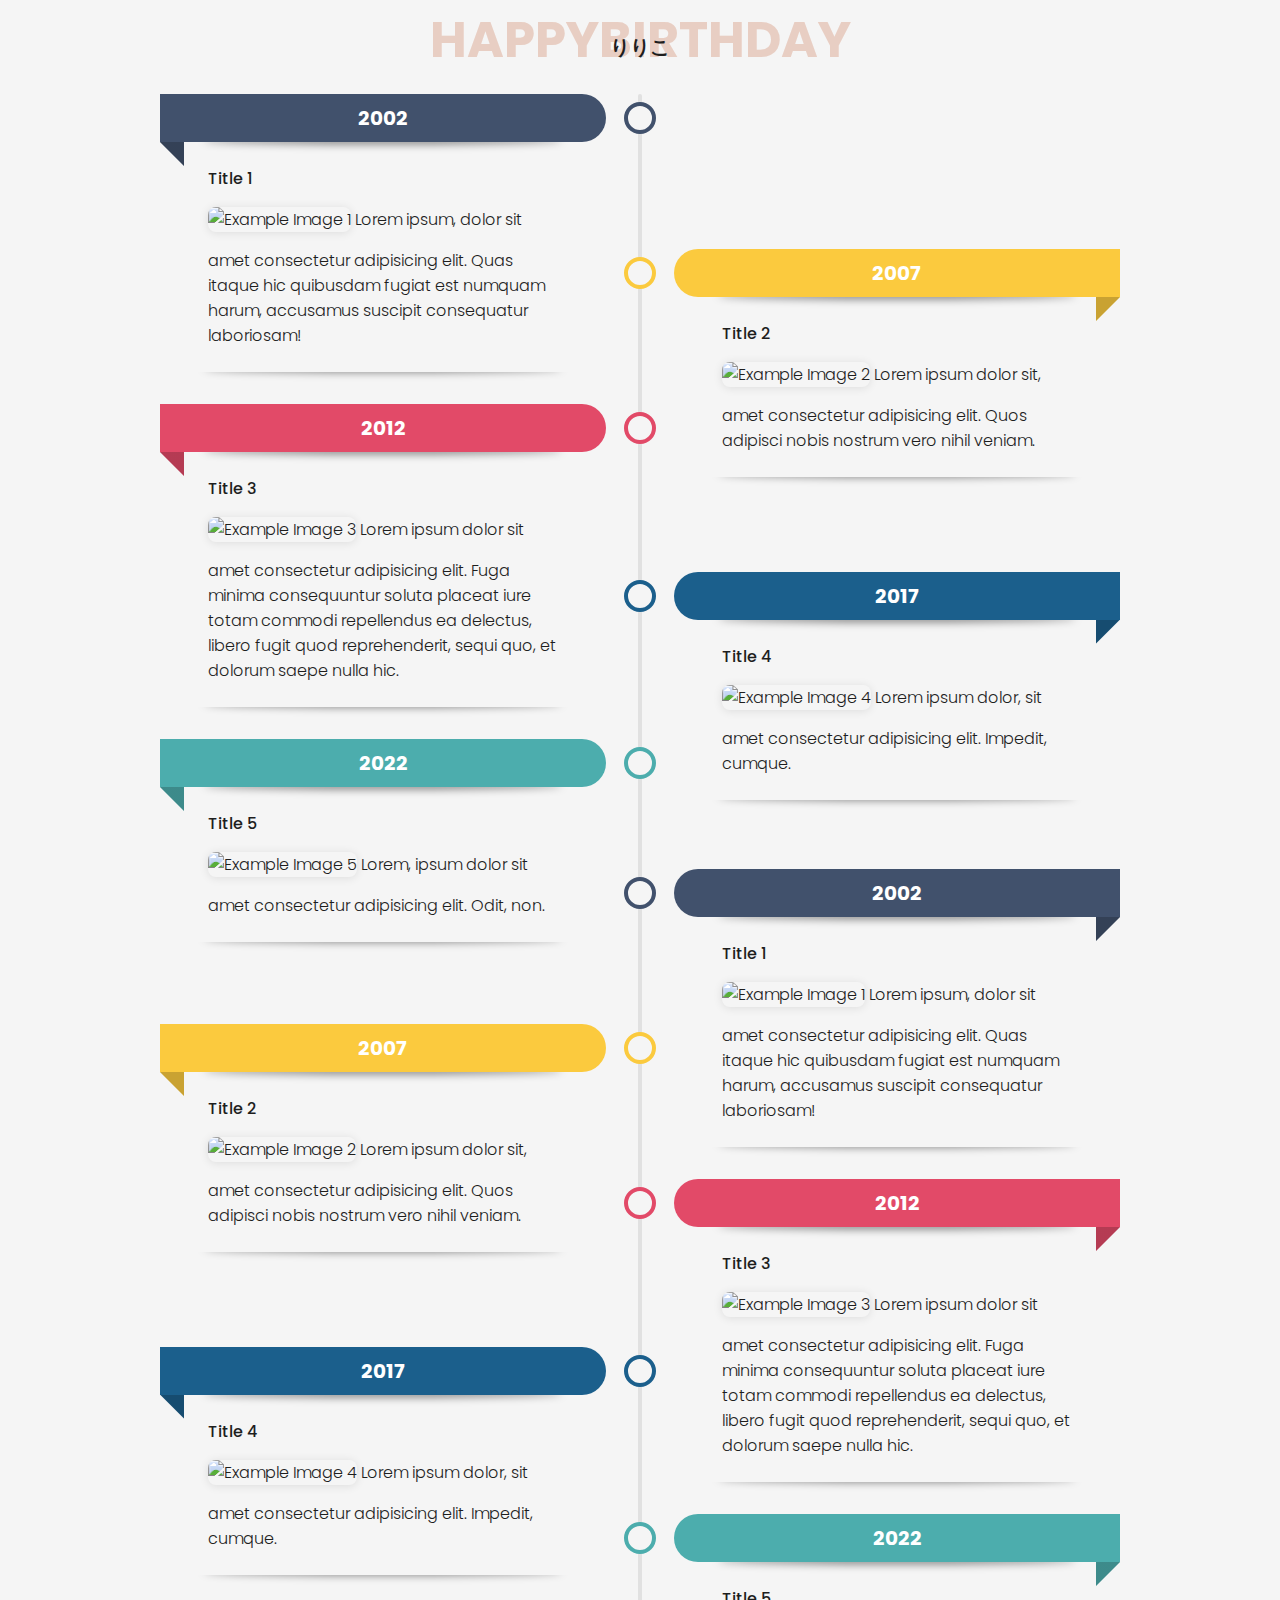
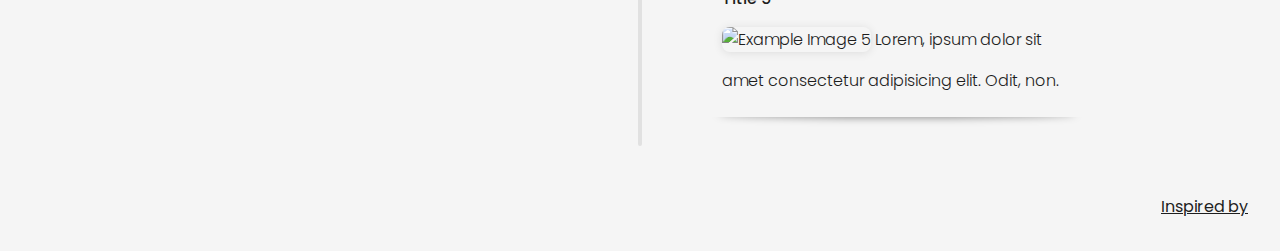
==== index.html @ d37a1e5d "new" ====
<!DOCTYPE html>
<html lang="en">
<head>
    <meta charset="UTF-8">
    <meta name="viewport" content="width=device-width, initial-scale=1.0">
    <title>UL Timeline Cards with Images</title>
    <link rel="stylesheet" href="style.css">
</head>

<body>
    <h2><span>りりこ</span></h2>
    <ul>
        <li style="--accent-color:#41516C">
            <div class="date">2002</div>
            <div class="title">Title 1</div>
            <div class="descr">
                <img src="https://th.bing.com/th/id/OIP.VREKbTRHBoJ1uRQsCSX6CwHaKX?rs=1&pid=ImgDetMain" alt="Example Image 1">
                Lorem ipsum, dolor sit amet consectetur adipisicing elit. Quas itaque hic quibusdam fugiat est numquam harum, accusamus suscipit consequatur laboriosam!
            </div>
        </li>
        <li style="--accent-color:#FBCA3E">
            <div class="date">2007</div>
            <div class="title">Title 2</div>
            <div class="descr">
                <img src="https://th.bing.com/th/id/OIP.VREKbTRHBoJ1uRQsCSX6CwHaKX?rs=1&pid=ImgDetMain" alt="Example Image 2">
                Lorem ipsum dolor sit, amet consectetur adipisicing elit. Quos adipisci nobis nostrum vero nihil veniam.
            </div>
        </li>
        <li style="--accent-color:#E24A68">
            <div class="date">2012</div>
            <div class="title">Title 3</div>
            <div class="descr">
                <img src="https://th.bing.com/th/id/OIP.VREKbTRHBoJ1uRQsCSX6CwHaKX?rs=1&pid=ImgDetMain" alt="Example Image 3">
                Lorem ipsum dolor sit amet consectetur adipisicing elit. Fuga minima consequuntur soluta placeat iure totam commodi repellendus ea delectus, libero fugit quod reprehenderit, sequi quo, et dolorum saepe nulla hic.
            </div>
        </li>
        <li style="--accent-color:#1B5F8C">
            <div class="date">2017</div>
            <div class="title">Title 4</div>
            <div class="descr">
                <img src="https://th.bing.com/th/id/OIP.VREKbTRHBoJ1uRQsCSX6CwHaKX?rs=1&pid=ImgDetMain" alt="Example Image 4">
                Lorem ipsum dolor, sit amet consectetur adipisicing elit. Impedit, cumque.
            </div>
        </li>
        <li style="--accent-color:#4CADAD">
            <div class="date">2022</div>
            <div class="title">Title 5</div>
            <div class="descr">
                <img src="https://th.bing.com/th/id/OIP.VREKbTRHBoJ1uRQsCSX6CwHaKX?rs=1&pid=ImgDetMain" alt="Example Image 5">
                Lorem, ipsum dolor sit amet consectetur adipisicing elit. Odit, non.
            </div>
        </li>
        <li style="--accent-color:#41516C">
            <div class="date">2002</div>
            <div class="title">Title 1</div>
            <div class="descr">
                <img src="https://th.bing.com/th/id/OIP.VREKbTRHBoJ1uRQsCSX6CwHaKX?rs=1&pid=ImgDetMain" alt="Example Image 1">
                Lorem ipsum, dolor sit amet consectetur adipisicing elit. Quas itaque hic quibusdam fugiat est numquam harum, accusamus suscipit consequatur laboriosam!
            </div>
        </li>
        <li style="--accent-color:#FBCA3E">
            <div class="date">2007</div>
            <div class="title">Title 2</div>
            <div class="descr">
                <img src="https://th.bing.com/th/id/OIP.VREKbTRHBoJ1uRQsCSX6CwHaKX?rs=1&pid=ImgDetMain" alt="Example Image 2">
                Lorem ipsum dolor sit, amet consectetur adipisicing elit. Quos adipisci nobis nostrum vero nihil veniam.
            </div>
        </li>
        <li style="--accent-color:#E24A68">
            <div class="date">2012</div>
            <div class="title">Title 3</div>
            <div class="descr">
                <img src="https://th.bing.com/th/id/OIP.VREKbTRHBoJ1uRQsCSX6CwHaKX?rs=1&pid=ImgDetMain" alt="Example Image 3">
                Lorem ipsum dolor sit amet consectetur adipisicing elit. Fuga minima consequuntur soluta placeat iure totam commodi repellendus ea delectus, libero fugit quod reprehenderit, sequi quo, et dolorum saepe nulla hic.
            </div>
        </li>
        <li style="--accent-color:#1B5F8C">
            <div class="date">2017</div>
            <div class="title">Title 4</div>
            <div class="descr">
                <img src="https://th.bing.com/th/id/OIP.VREKbTRHBoJ1uRQsCSX6CwHaKX?rs=1&pid=ImgDetMain" alt="Example Image 4">
                Lorem ipsum dolor, sit amet consectetur adipisicing elit. Impedit, cumque.
            </div>
        </li>
        <li style="--accent-color:#4CADAD">
            <div class="date">2022</div>
            <div class="title">Title 5</div>
            <div class="descr">
                <img src="https://th.bing.com/th/id/OIP.VREKbTRHBoJ1uRQsCSX6CwHaKX?rs=1&pid=ImgDetMain" alt="Example Image 5">
                Lorem, ipsum dolor sit amet consectetur adipisicing elit. Odit, non.
            </div>
        </li>
    </ul>
    <div class="credits">
        <a target="_blank" href="https://www.freepik.com/free-vector/infographic-template-with-yearly-info_1252895.htm">Inspired by</a>
    </div>
</body>
</html>
---- style.css ----
@import url("https://fonts.googleapis.com/css2?family=Poppins:wght@300;500;700&display=swap");
h2 {
  position: relative;
  margin-bottom: 0.2Arem;
  font-weight: bold;/*太字*/
  font-size: 20px;/*フォントサイズ*/
  text-align: center;
}

h2::before {
  position: absolute;
  top: -30px;/*文字上からの位置*/
  left: 50%;/*文字左からの位置*/
  transform: translateX(-50%);
  color: #e8cec3;/*フォントカラー*/
  font-size: 50px;/*背景フォントサイズ*/
  text-transform: uppercase;
  content: 'HAPPYBIRTHDAY';/*背景文字（★ご自由に変更ください）*/
  z-index: -1;
}
*,
*::before,
*::after {
  margin: 0;
  padding: 0;
  box-sizing: border-box;
}

body {
  --color: rgba(30, 30, 30);
  --bgColor: rgba(245, 245, 245);
  min-height: 100vh;
  display: grid;
  align-content: center;
  gap: 2rem;
  padding: 2rem;
  font-family: "Poppins", sans-serif;
  color: var(--color);
  background: var(--bgColor);
}

h1 {
  text-align: center;
}

ul {
  --col-gap: 2rem;
  --row-gap: 2rem;
  --line-w: 0.25rem;
  display: grid;
  grid-template-columns: var(--line-w) 1fr;
  grid-auto-columns: max-content;
  column-gap: var(--col-gap);
  list-style: none;
  width: min(60rem, 90%);
  margin-inline: auto;
}

/* line */
ul::before {
  content: "";
  grid-column: 1;
  grid-row: 1 / span 20;
  background: rgb(225, 225, 225);
  border-radius: calc(var(--line-w) / 2);
}

/* columns*/

/* row gaps */
ul li:not(:last-child) {
  margin-bottom: var(--row-gap);
}

/* card */
ul li {
  grid-column: 2;
  --inlineP: 1.5rem;
  margin-inline: var(--inlineP);
  grid-row: span 2;
  display: grid;
  grid-template-rows: min-content min-content min-content;
}

/* date */
ul li .date {
  --dateH: 3rem;
  height: var(--dateH);
  margin-inline: calc(var(--inlineP) * -1);

  text-align: center;
  background-color: var(--accent-color);

  color: white;
  font-size: 1.25rem;
  font-weight: 700;

  display: grid;
  place-content: center;
  position: relative;

  border-radius: calc(var(--dateH) / 2) 0 0 calc(var(--dateH) / 2);
}

/* date flap */
ul li .date::before {
  content: "";
  width: var(--inlineP);
  aspect-ratio: 1;
  background: var(--accent-color);
  background-image: linear-gradient(rgba(0, 0, 0, 0.2) 100%, transparent);
  position: absolute;
  top: 100%;

  clip-path: polygon(0 0, 100% 0, 0 100%);
  right: 0;
}

/* circle */
ul li .date::after {
  content: "";
  position: absolute;
  width: 2rem;
  aspect-ratio: 1;
  background: var(--bgColor);
  border: 0.3rem solid var(--accent-color);
  border-radius: 50%;
  top: 50%;

  transform: translate(50%, -50%);
  right: calc(100% + var(--col-gap) + var(--line-w) / 2);
}

/* title descr */
ul li .title,
ul li .descr {
  background: var(--bgColor);
  position: relative;
  padding-inline: 1.5rem;
}
ul li .title {
  overflow: hidden;
  padding-block-start: 1.5rem;
  padding-block-end: 1rem;
  font-weight: 500;
}
ul li .descr {
  padding-block-end: 1.5rem;
  font-weight: 300;
}

/* shadows */
ul li .title::before,
ul li .descr::before {
  content: "";
  position: absolute;
  width: 90%;
  height: 0.5rem;
  background: rgba(0, 0, 0, 0.5);
  left: 50%;
  border-radius: 50%;
  filter: blur(4px);
  transform: translate(-50%, 50%);
}
ul li .title::before {
  bottom: calc(100% + 0.125rem);
}

ul li .descr::before {
  z-index: -1;
  bottom: 0.25rem;
}

@media (min-width: 40rem) {
  ul {
    grid-template-columns: 1fr var(--line-w) 1fr;
  }
  ul::before {
    grid-column: 2;
  }
  ul li:nth-child(odd) {
    grid-column: 1;
  }
  ul li:nth-child(even) {
    grid-column: 3;
  }

  /* start second card */
  ul li:nth-child(2) {
    grid-row: 2/4;
  }

  ul li:nth-child(odd) .date::before {
    clip-path: polygon(0 0, 100% 0, 100% 100%);
    left: 0;
  }

  ul li:nth-child(odd) .date::after {
    transform: translate(-50%, -50%);
    left: calc(100% + var(--col-gap) + var(--line-w) / 2);
  }
  ul li:nth-child(odd) .date {
    border-radius: 0 calc(var(--dateH) / 2) calc(var(--dateH) / 2) 0;
  }
}

.credits {
  margin-top: 1rem;
  text-align: right;
}
.credits a {
  color: var(--color);
}

ul li .descr img {
  width: 100%; /* 画像がコンテナ全体に収まるように */
  height: auto; /* アスペクト比を維持 */
  margin-bottom: 1rem; /* テキストとの間に少し余白を追加 */
  border-radius: 0.5rem; /* 角を少し丸くする */
  box-shadow: 0px 1px 10px rgba(0, 0, 0, 0.1); /* 軽いシャドウを追加 */
}

@media (min-width: 40rem) {
  ul {
    grid-template-columns: 1fr var(--line-w) 1fr;
  }
  ul::before {
    grid-column: 2;
  }
  ul li:nth-child(odd) {
    grid-column: 1;
  }
  ul li:nth-child(even) {
    grid-column: 3;
  }

  ul li:nth-child(2) {
    grid-row: 2/4;
  }

  ul li:nth-child(odd) .date::before {
    clip-path: polygon(0 0, 100% 0, 100% 100%);
    left: 0;
  }

  ul li:nth-child(odd) .date::after {
    transform: translate(-50%, -50%);
    left: calc(100% + var(--col-gap) + var(--line-w) / 2);
  }
  ul li:nth-child(odd) .date {
    border-radius: 0 calc(var(--dateH) / 2) calc(var(--dateH) / 2) 0;
  }
}
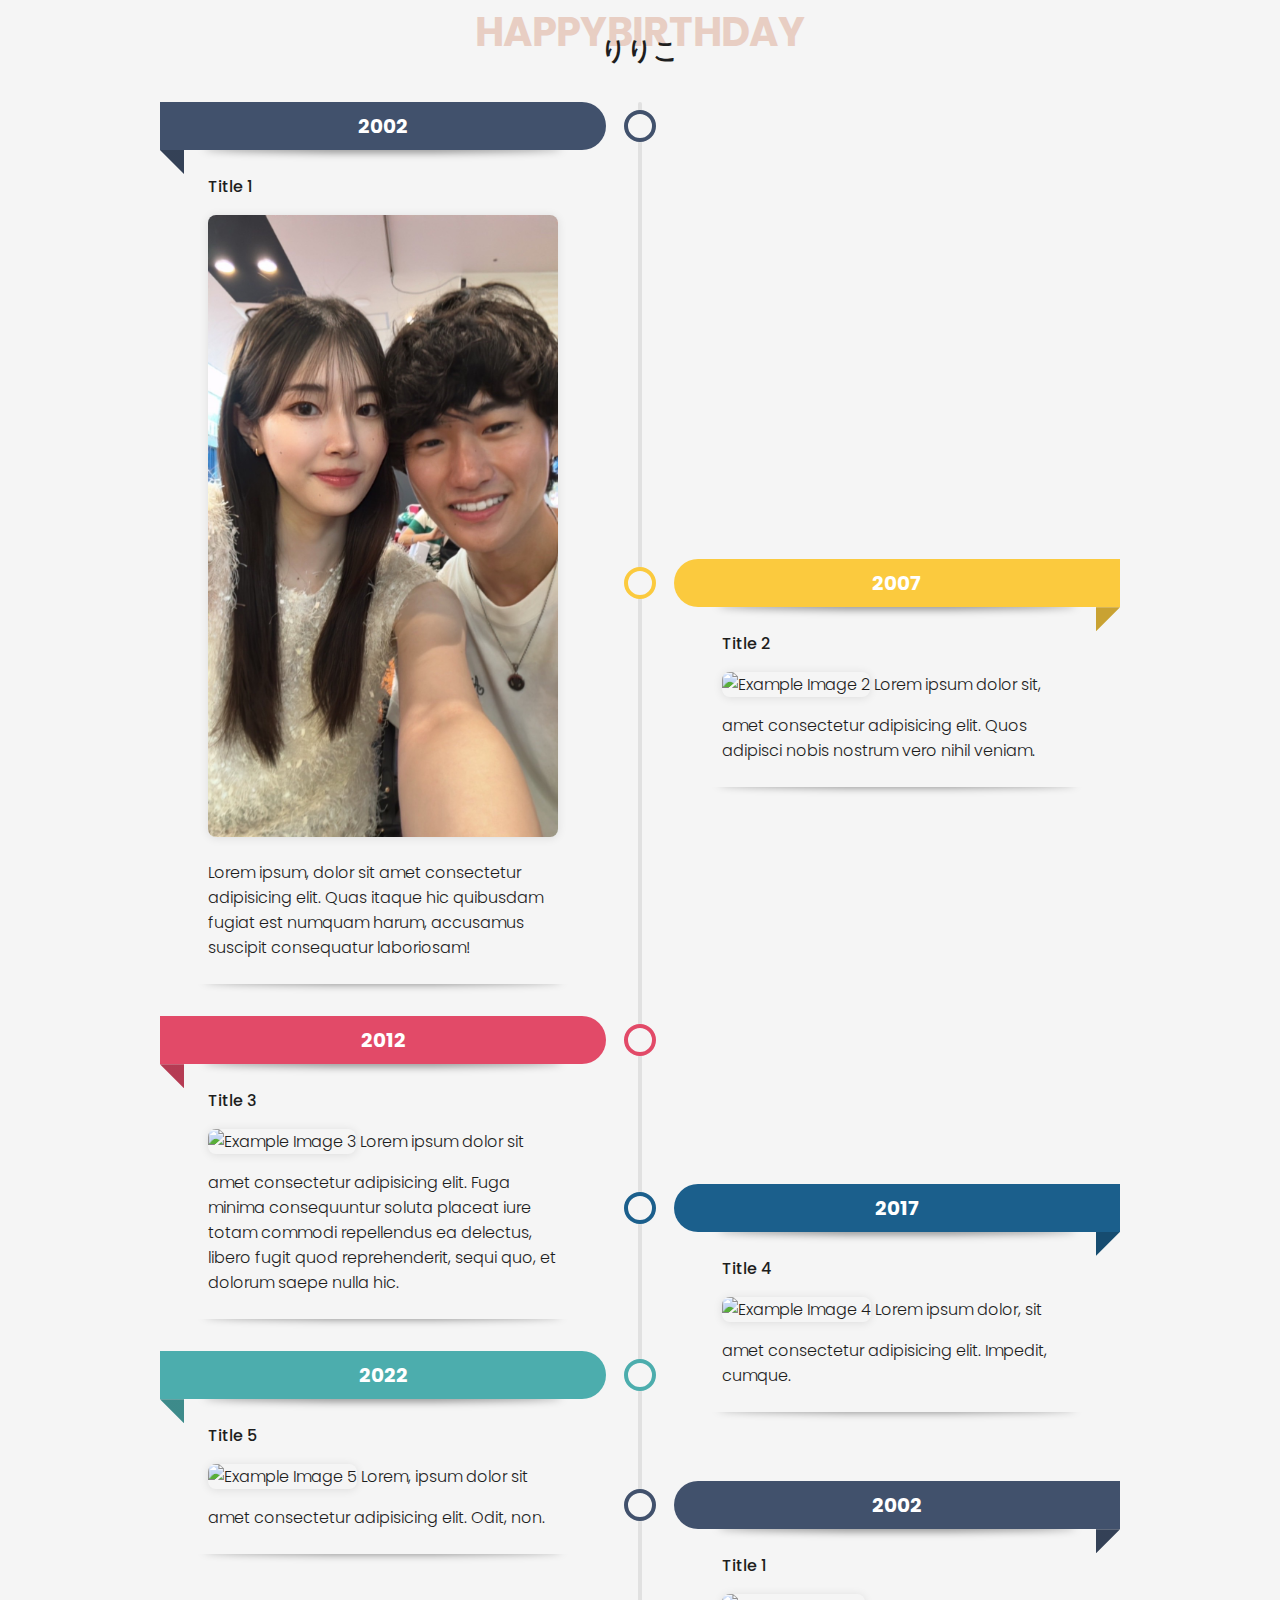
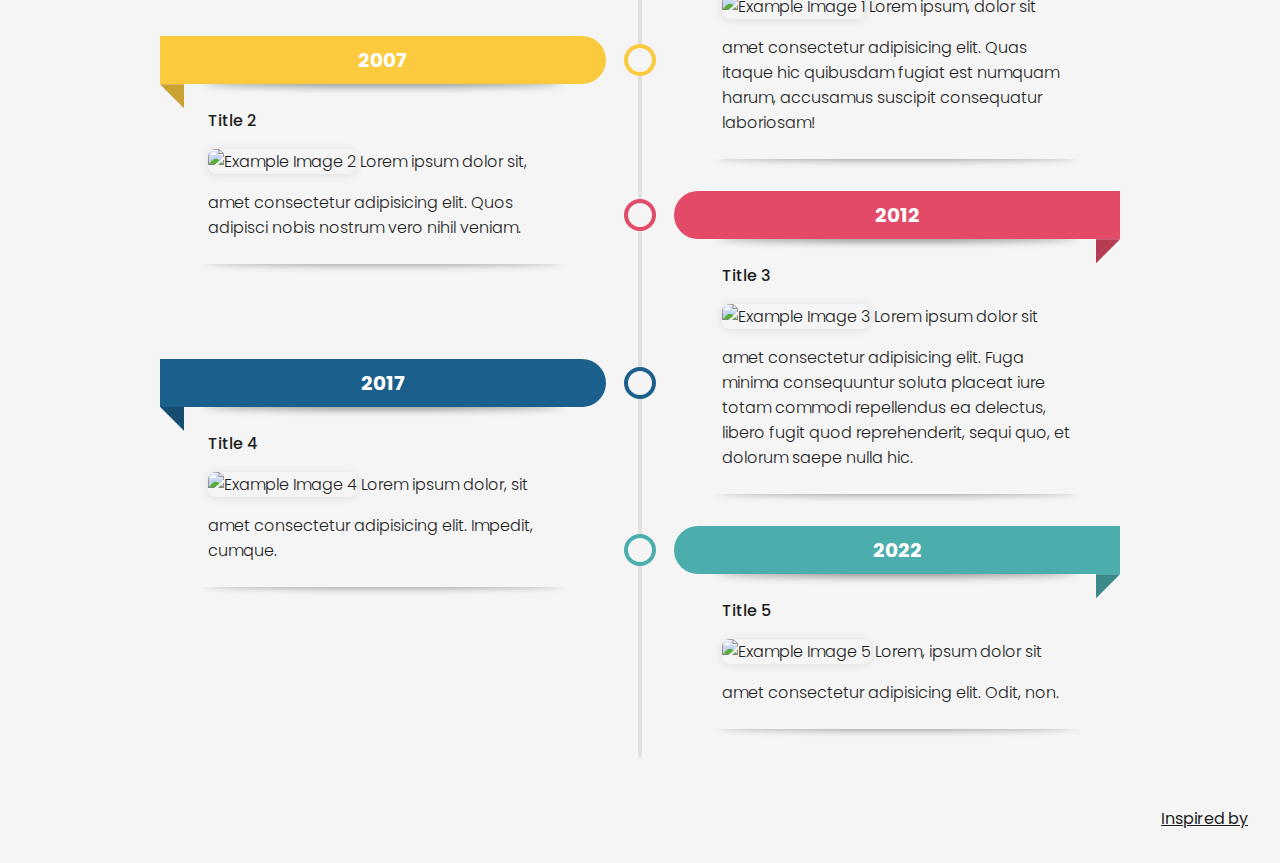
==== commit 2a7a5f22: "Update index.html" ====
--- a/index.html
+++ b/index.html
@@ -14,7 +14,8 @@
             <div class="date">2002</div>
             <div class="title">Title 1</div>
             <div class="descr">
-                <img src="https://th.bing.com/th/id/OIP.VREKbTRHBoJ1uRQsCSX6CwHaKX?rs=1&pid=ImgDetMain" alt="Example Image 1">
+                <img src="
+IMG_5232.jpeg" alt="Example Image 1">
                 Lorem ipsum, dolor sit amet consectetur adipisicing elit. Quas itaque hic quibusdam fugiat est numquam harum, accusamus suscipit consequatur laboriosam!
             </div>
         </li>
--- a/style.css
+++ b/style.css
@@ -3,7 +3,7 @@
   position: relative;
   margin-bottom: 0.2Arem;
   font-weight: bold;/*太字*/
-  font-size: 20px;/*フォントサイズ*/
+  font-size: 25px;/*フォントサイズ*/
   text-align: center;
 }
 
@@ -13,7 +13,7 @@
   left: 50%;/*文字左からの位置*/
   transform: translateX(-50%);
   color: #e8cec3;/*フォントカラー*/
-  font-size: 50px;/*背景フォントサイズ*/
+  font-size: 40px;/*背景フォントサイズ*/
   text-transform: uppercase;
   content: 'HAPPYBIRTHDAY';/*背景文字（★ご自由に変更ください）*/
   z-index: -1;
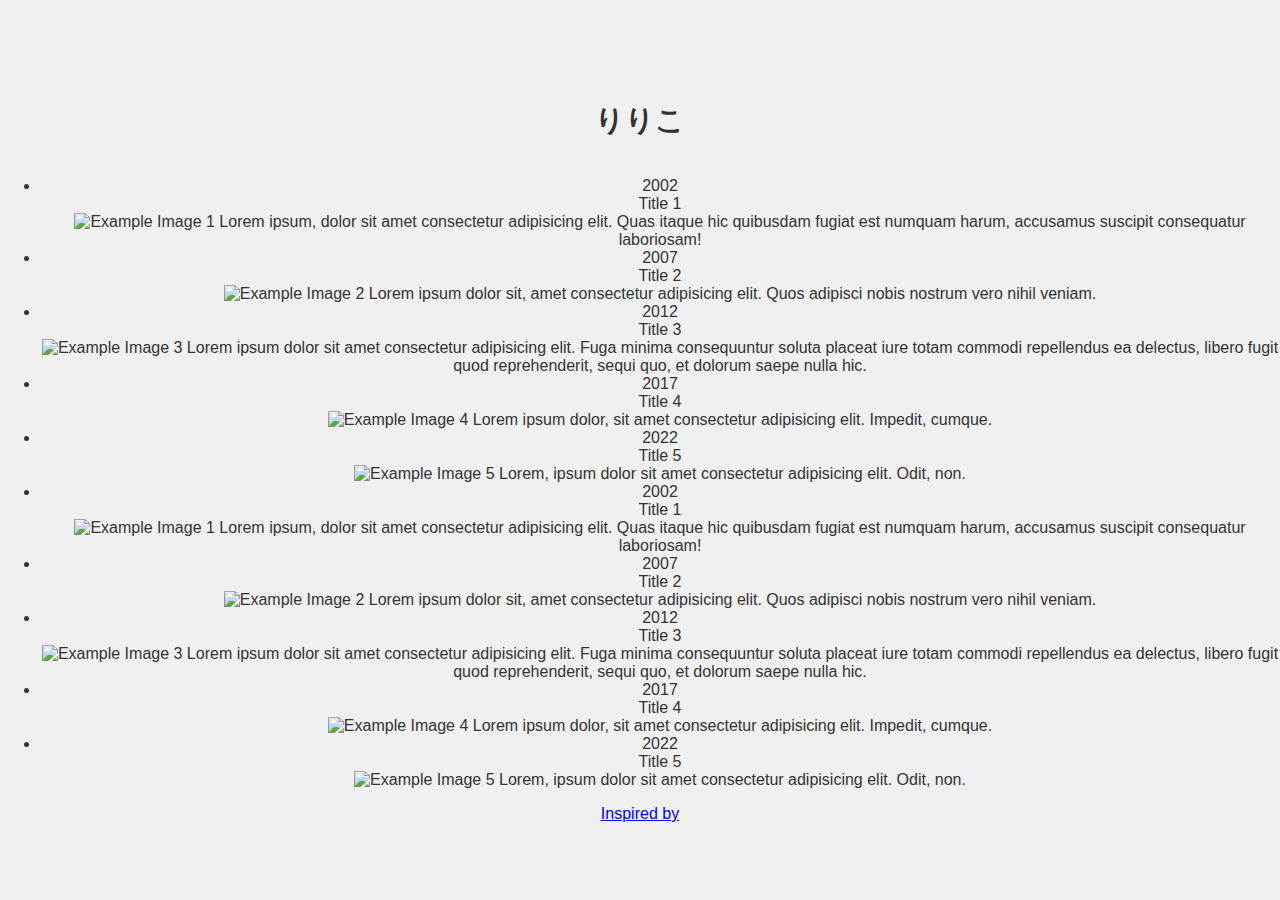
==== commit 991013e3: "gitpush" ====
--- a/index.html
+++ b/index.html
@@ -3,10 +3,130 @@
 <head>
     <meta charset="UTF-8">
     <meta name="viewport" content="width=device-width, initial-scale=1.0">
-    <title>UL Timeline Cards with Images</title>
-    <link rel="stylesheet" href="style.css">
+    <title>名前確認</title>
+    <style>
+        body {
+            font-family: 'Arial', sans-serif;
+            background-color: #f0f0f0;
+            color: #333;
+            display: flex;
+            justify-content: center;
+            align-items: center;
+            height: 100vh;
+            margin: 0;
+            flex-direction: column;
+            text-align: center;
+        }
+
+        h2 {
+            margin-bottom: 20px;
+            font-size: 1.8em;
+            color: #333;
+        }
+
+        input[type="text"] {
+            padding: 10px;
+            width: 80%;
+            max-width: 300px;
+            border: 1px solid #ccc;
+            border-radius: 4px;
+            margin-bottom: 20px;
+            font-size: 1em;
+            text-align: center;
+        }
+
+        button {
+            background-color: #4CAF50;
+            color: white;
+            padding: 10px 20px;
+            border: none;
+            border-radius: 4px;
+            cursor: pointer;
+            font-size: 1em;
+        }
+
+        button:hover {
+            background-color: #45a049;
+        }
+
+        .alert {
+            color: #e74c3c;
+            font-size: 1em;
+            margin-top: 20px;
+            display: none;
+        }
+
+        .load {
+            position: absolute;
+            top: 50%;
+            left: 50%;
+            transform: translate(-50%, -50%);
+            width: 100px;
+            height: 100px;
+            display: none; /* 初期状態では非表示 */
+        }
+        
+        .load hr {
+            border: 0;
+            margin: 0;
+            width: 40%;
+            height: 40%;
+            position: absolute;
+            border-radius: 50%;
+            animation: spin 2s ease infinite;
+        }
+
+        .load :first-child {
+            background: #19A68C;
+            animation-delay: -1.5s;
+        }
+
+        .load :nth-child(2) {
+            background: #F63D3A;
+            animation-delay: -1s;
+        }
+
+        .load :nth-child(3) {
+            background: #FDA543;
+            animation-delay: -0.5s;
+        }
+
+        .load :last-child {
+            background: #193B48;
+        }
+
+        @keyframes spin {
+            0%, 100% { transform: translate(0); }
+            25% { transform: translate(160%); }
+            50% { transform: translate(160%, 160%); }
+            75% { transform: translate(0, 160%); }
+        }
+
+    </style>
+    <script>
+        function checkName() {
+            const correctName = "まゆむ";
+            const enteredName = document.getElementById("nameInput").value;
+            const alertMessage = document.getElementById("alertMessage");
+            const loadingSpinner = document.getElementById("loadingSpinner");
+            const elementsToHide = document.querySelectorAll('.hide-on-load');
+
+            if (enteredName === correctName) {
+                // 入力フォームやボタン、エラーメッセージを隠す
+                elementsToHide.forEach(element => element.style.display = 'none');
+                // ローディングアニメーションを表示
+                loadingSpinner.style.display = 'block';
+               
+                setTimeout(() => {
+                    window.location.href = "timeline.html";
+                }, 4000);
+            } else {
+                alertMessage.style.display = 'block';
+                alertMessage.innerText = "名前が違います。正しい名前を入力してください。";
+            }
+        }
+    </script>
 </head>
-
 <body>
     <h2><span>りりこ</span></h2>
     <ul>
@@ -14,8 +134,7 @@
             <div class="date">2002</div>
             <div class="title">Title 1</div>
             <div class="descr">
-                <img src="
-IMG_5232.jpeg" alt="Example Image 1">
+                <img src="https://th.bing.com/th/id/OIP.VREKbTRHBoJ1uRQsCSX6CwHaKX?rs=1&pid=ImgDetMain" alt="Example Image 1">
                 Lorem ipsum, dolor sit amet consectetur adipisicing elit. Quas itaque hic quibusdam fugiat est numquam harum, accusamus suscipit consequatur laboriosam!
             </div>
         </li>
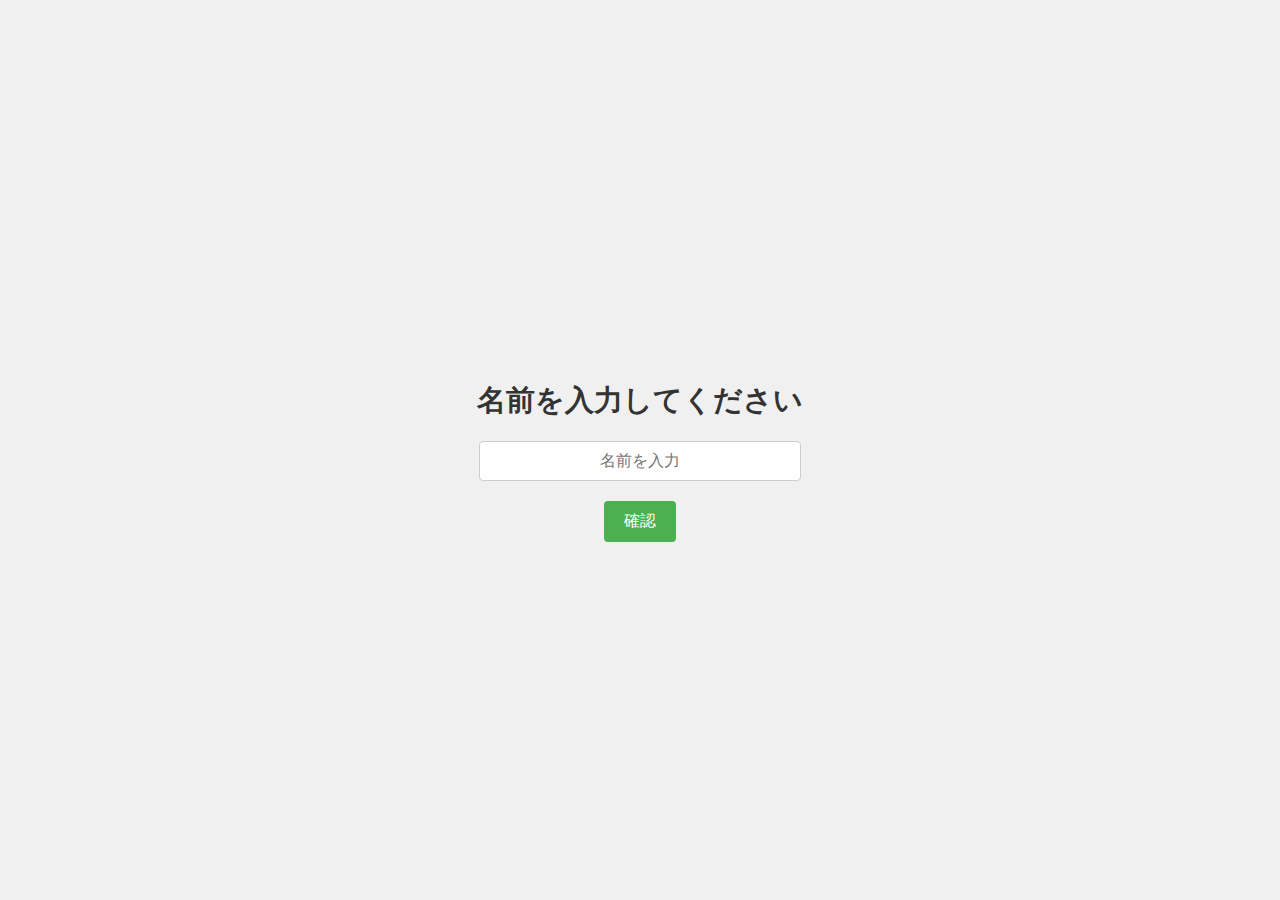
==== commit bf082635: "load" ====
--- a/index.html
+++ b/index.html
@@ -116,10 +116,10 @@
                 elementsToHide.forEach(element => element.style.display = 'none');
                 // ローディングアニメーションを表示
                 loadingSpinner.style.display = 'block';
-               
+                // 5秒後にページ遷移
                 setTimeout(() => {
                     window.location.href = "timeline.html";
-                }, 4000);
+                }, 5000);
             } else {
                 alertMessage.style.display = 'block';
                 alertMessage.innerText = "名前が違います。正しい名前を入力してください。";
@@ -128,91 +128,12 @@
     </script>
 </head>
 <body>
-    <h2><span>りりこ</span></h2>
-    <ul>
-        <li style="--accent-color:#41516C">
-            <div class="date">2002</div>
-            <div class="title">Title 1</div>
-            <div class="descr">
-                <img src="https://th.bing.com/th/id/OIP.VREKbTRHBoJ1uRQsCSX6CwHaKX?rs=1&pid=ImgDetMain" alt="Example Image 1">
-                Lorem ipsum, dolor sit amet consectetur adipisicing elit. Quas itaque hic quibusdam fugiat est numquam harum, accusamus suscipit consequatur laboriosam!
-            </div>
-        </li>
-        <li style="--accent-color:#FBCA3E">
-            <div class="date">2007</div>
-            <div class="title">Title 2</div>
-            <div class="descr">
-                <img src="https://th.bing.com/th/id/OIP.VREKbTRHBoJ1uRQsCSX6CwHaKX?rs=1&pid=ImgDetMain" alt="Example Image 2">
-                Lorem ipsum dolor sit, amet consectetur adipisicing elit. Quos adipisci nobis nostrum vero nihil veniam.
-            </div>
-        </li>
-        <li style="--accent-color:#E24A68">
-            <div class="date">2012</div>
-            <div class="title">Title 3</div>
-            <div class="descr">
-                <img src="https://th.bing.com/th/id/OIP.VREKbTRHBoJ1uRQsCSX6CwHaKX?rs=1&pid=ImgDetMain" alt="Example Image 3">
-                Lorem ipsum dolor sit amet consectetur adipisicing elit. Fuga minima consequuntur soluta placeat iure totam commodi repellendus ea delectus, libero fugit quod reprehenderit, sequi quo, et dolorum saepe nulla hic.
-            </div>
-        </li>
-        <li style="--accent-color:#1B5F8C">
-            <div class="date">2017</div>
-            <div class="title">Title 4</div>
-            <div class="descr">
-                <img src="https://th.bing.com/th/id/OIP.VREKbTRHBoJ1uRQsCSX6CwHaKX?rs=1&pid=ImgDetMain" alt="Example Image 4">
-                Lorem ipsum dolor, sit amet consectetur adipisicing elit. Impedit, cumque.
-            </div>
-        </li>
-        <li style="--accent-color:#4CADAD">
-            <div class="date">2022</div>
-            <div class="title">Title 5</div>
-            <div class="descr">
-                <img src="https://th.bing.com/th/id/OIP.VREKbTRHBoJ1uRQsCSX6CwHaKX?rs=1&pid=ImgDetMain" alt="Example Image 5">
-                Lorem, ipsum dolor sit amet consectetur adipisicing elit. Odit, non.
-            </div>
-        </li>
-        <li style="--accent-color:#41516C">
-            <div class="date">2002</div>
-            <div class="title">Title 1</div>
-            <div class="descr">
-                <img src="https://th.bing.com/th/id/OIP.VREKbTRHBoJ1uRQsCSX6CwHaKX?rs=1&pid=ImgDetMain" alt="Example Image 1">
-                Lorem ipsum, dolor sit amet consectetur adipisicing elit. Quas itaque hic quibusdam fugiat est numquam harum, accusamus suscipit consequatur laboriosam!
-            </div>
-        </li>
-        <li style="--accent-color:#FBCA3E">
-            <div class="date">2007</div>
-            <div class="title">Title 2</div>
-            <div class="descr">
-                <img src="https://th.bing.com/th/id/OIP.VREKbTRHBoJ1uRQsCSX6CwHaKX?rs=1&pid=ImgDetMain" alt="Example Image 2">
-                Lorem ipsum dolor sit, amet consectetur adipisicing elit. Quos adipisci nobis nostrum vero nihil veniam.
-            </div>
-        </li>
-        <li style="--accent-color:#E24A68">
-            <div class="date">2012</div>
-            <div class="title">Title 3</div>
-            <div class="descr">
-                <img src="https://th.bing.com/th/id/OIP.VREKbTRHBoJ1uRQsCSX6CwHaKX?rs=1&pid=ImgDetMain" alt="Example Image 3">
-                Lorem ipsum dolor sit amet consectetur adipisicing elit. Fuga minima consequuntur soluta placeat iure totam commodi repellendus ea delectus, libero fugit quod reprehenderit, sequi quo, et dolorum saepe nulla hic.
-            </div>
-        </li>
-        <li style="--accent-color:#1B5F8C">
-            <div class="date">2017</div>
-            <div class="title">Title 4</div>
-            <div class="descr">
-                <img src="https://th.bing.com/th/id/OIP.VREKbTRHBoJ1uRQsCSX6CwHaKX?rs=1&pid=ImgDetMain" alt="Example Image 4">
-                Lorem ipsum dolor, sit amet consectetur adipisicing elit. Impedit, cumque.
-            </div>
-        </li>
-        <li style="--accent-color:#4CADAD">
-            <div class="date">2022</div>
-            <div class="title">Title 5</div>
-            <div class="descr">
-                <img src="https://th.bing.com/th/id/OIP.VREKbTRHBoJ1uRQsCSX6CwHaKX?rs=1&pid=ImgDetMain" alt="Example Image 5">
-                Lorem, ipsum dolor sit amet consectetur adipisicing elit. Odit, non.
-            </div>
-        </li>
-    </ul>
-    <div class="credits">
-        <a target="_blank" href="https://www.freepik.com/free-vector/infographic-template-with-yearly-info_1252895.htm">Inspired by</a>
+    <h2 class="hide-on-load">名前を入力してください</h2>
+    <input type="text" id="nameInput" class="hide-on-load" placeholder="名前を入力">
+    <button class="hide-on-load" onclick="checkName()">確認</button>
+    <div id="alertMessage" class="alert hide-on-load"></div>
+    <div id="loadingSpinner" class="load">
+        <hr/><hr/><hr/><hr/>
     </div>
 </body>
 </html>
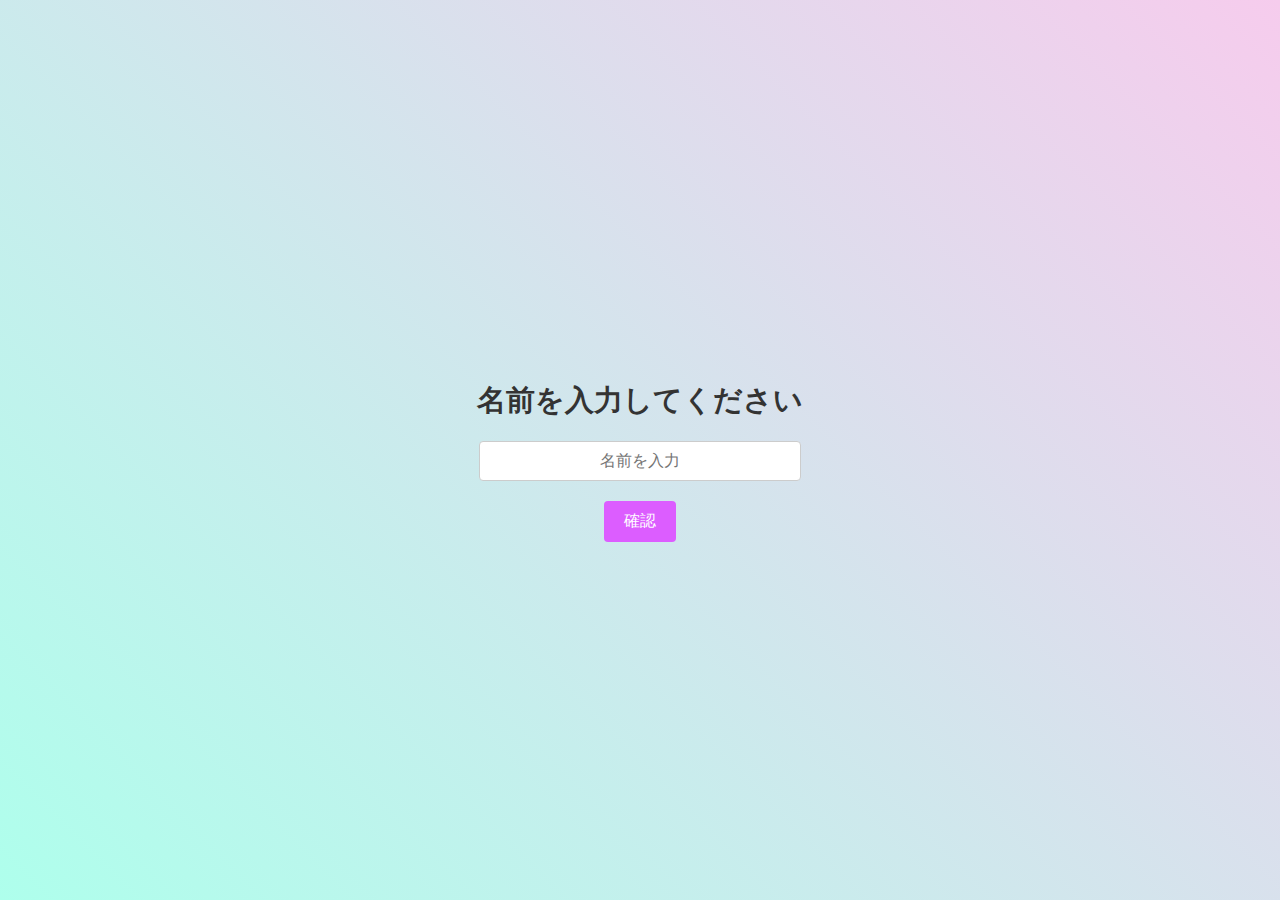
==== commit 0a75eef2: "new" ====
--- a/index.html
+++ b/index.html
@@ -7,7 +7,7 @@
     <style>
         body {
             font-family: 'Arial', sans-serif;
-            background-color: #f0f0f0;
+            background: linear-gradient(45deg,rgb(174, 255, 236),rgb(246, 204, 237));
             color: #333;
             display: flex;
             justify-content: center;
@@ -36,7 +36,7 @@
         }
 
         button {
-            background-color: #4CAF50;
+            background-color: #dc5dff;
             color: white;
             padding: 10px 20px;
             border: none;
@@ -61,47 +61,26 @@
             top: 50%;
             left: 50%;
             transform: translate(-50%, -50%);
-            width: 100px;
-            height: 100px;
+            width: 480px;
+            height: 480px;
             display: none; /* 初期状態では非表示 */
         }
-        
-        .load hr {
-            border: 0;
-            margin: 0;
-            width: 40%;
-            height: 40%;
-            position: absolute;
-            border-radius: 50%;
-            animation: spin 2s ease infinite;
+
+        .load canvas {
+            display: block;
         }
 
-        .load :first-child {
-            background: #19A68C;
-            animation-delay: -1.5s;
+        .load h1 {
+            position: absolute;
+            top: 0px;
+            left: 0px;
+            text-align: center;
+            width: 100%;
+            line-height: 420px;
+            font-size: 24px;
+            color: rgba(0, 0, 0, 0.24);
+            font-weight: 100;
         }
-
-        .load :nth-child(2) {
-            background: #F63D3A;
-            animation-delay: -1s;
-        }
-
-        .load :nth-child(3) {
-            background: #FDA543;
-            animation-delay: -0.5s;
-        }
-
-        .load :last-child {
-            background: #193B48;
-        }
-
-        @keyframes spin {
-            0%, 100% { transform: translate(0); }
-            25% { transform: translate(160%); }
-            50% { transform: translate(160%, 160%); }
-            75% { transform: translate(0, 160%); }
-        }
-
     </style>
     <script>
         function checkName() {
@@ -116,14 +95,19 @@
                 elementsToHide.forEach(element => element.style.display = 'none');
                 // ローディングアニメーションを表示
                 loadingSpinner.style.display = 'block';
-                // 5秒後にページ遷移
                 setTimeout(() => {
                     window.location.href = "timeline.html";
-                }, 5000);
+                }, 8000);
+                // Loadrアニメーションをスタート
+                startLoadr();
             } else {
                 alertMessage.style.display = 'block';
                 alertMessage.innerText = "名前が違います。正しい名前を入力してください。";
             }
+        }
+
+        function startLoadr() {
+            Loadr("loader");
         }
     </script>
 </head>
@@ -133,7 +117,10 @@
     <button class="hide-on-load" onclick="checkName()">確認</button>
     <div id="alertMessage" class="alert hide-on-load"></div>
     <div id="loadingSpinner" class="load">
-        <hr/><hr/><hr/><hr/>
+        <canvas width="480px" height="480px" id="loader"></canvas>
+        <h1>happybirthday</h1>
     </div>
+
+    <script src="index.js"></script>
 </body>
 </html>
